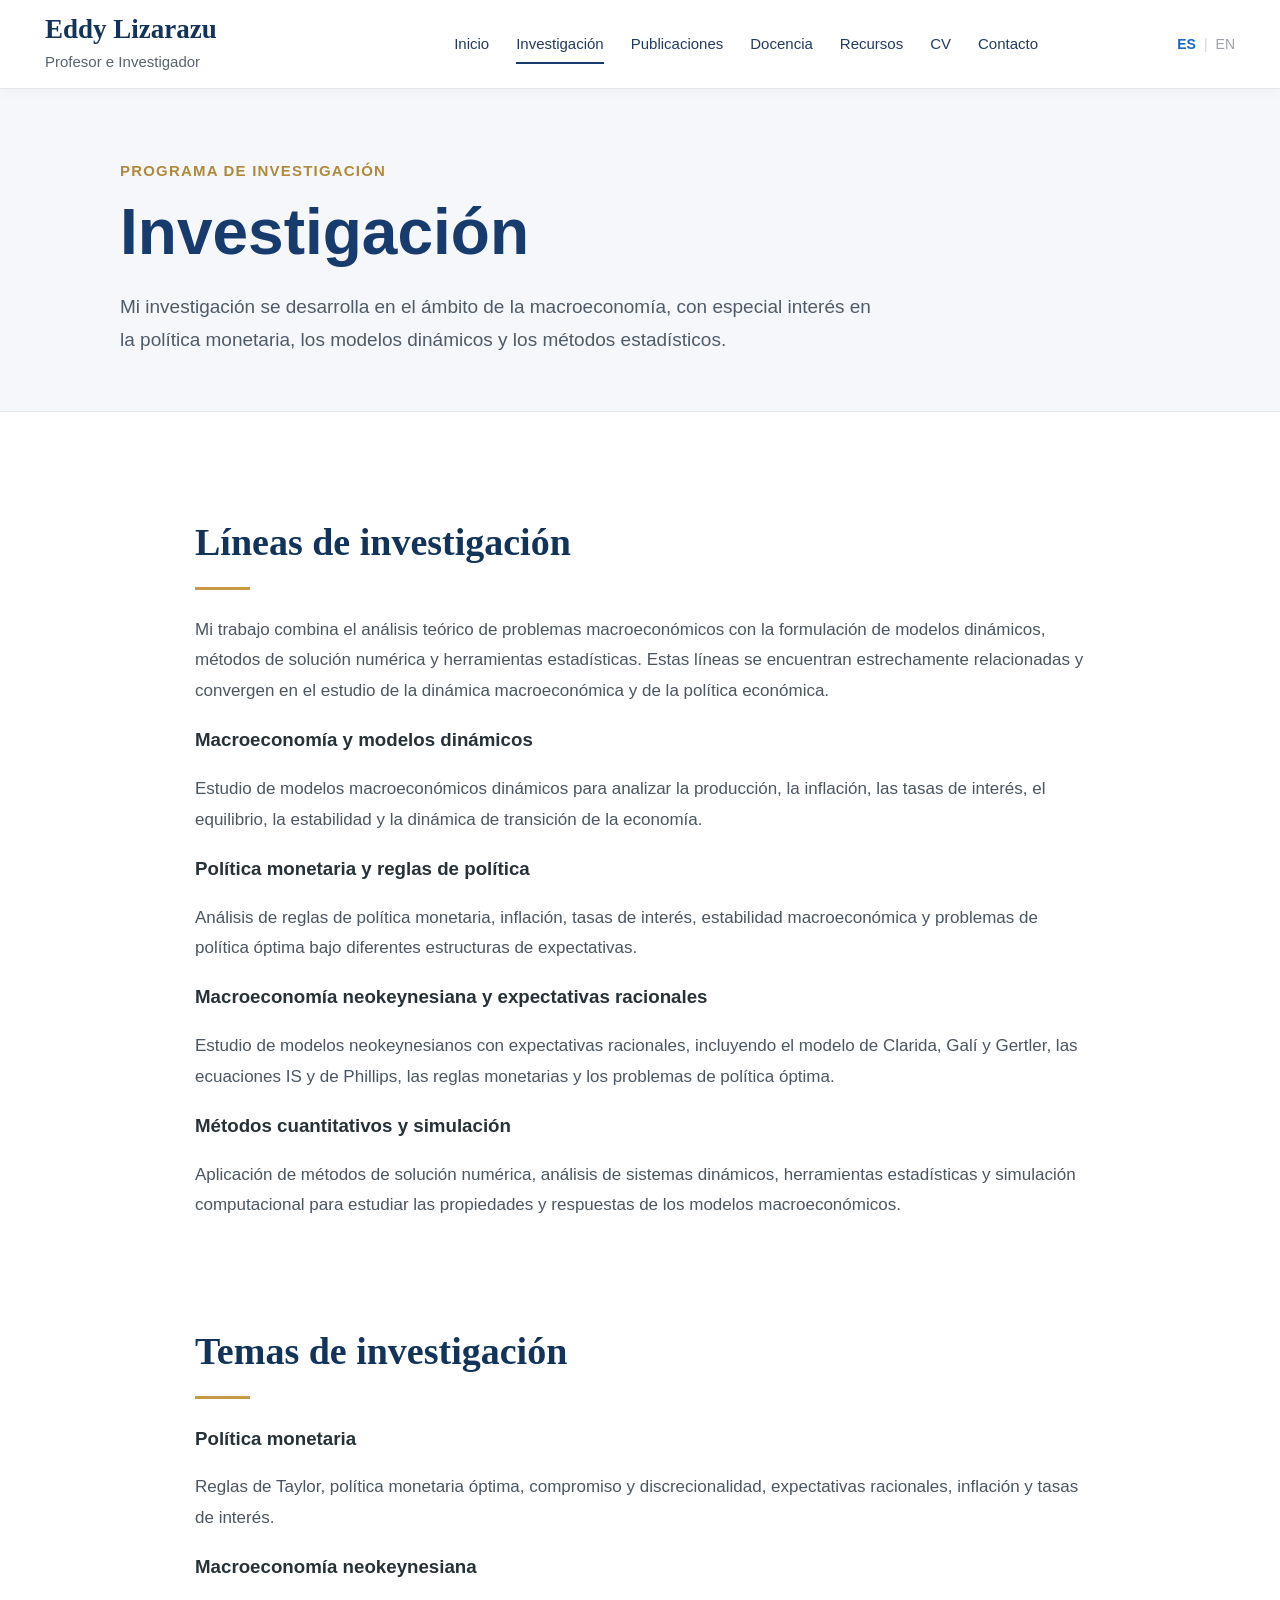
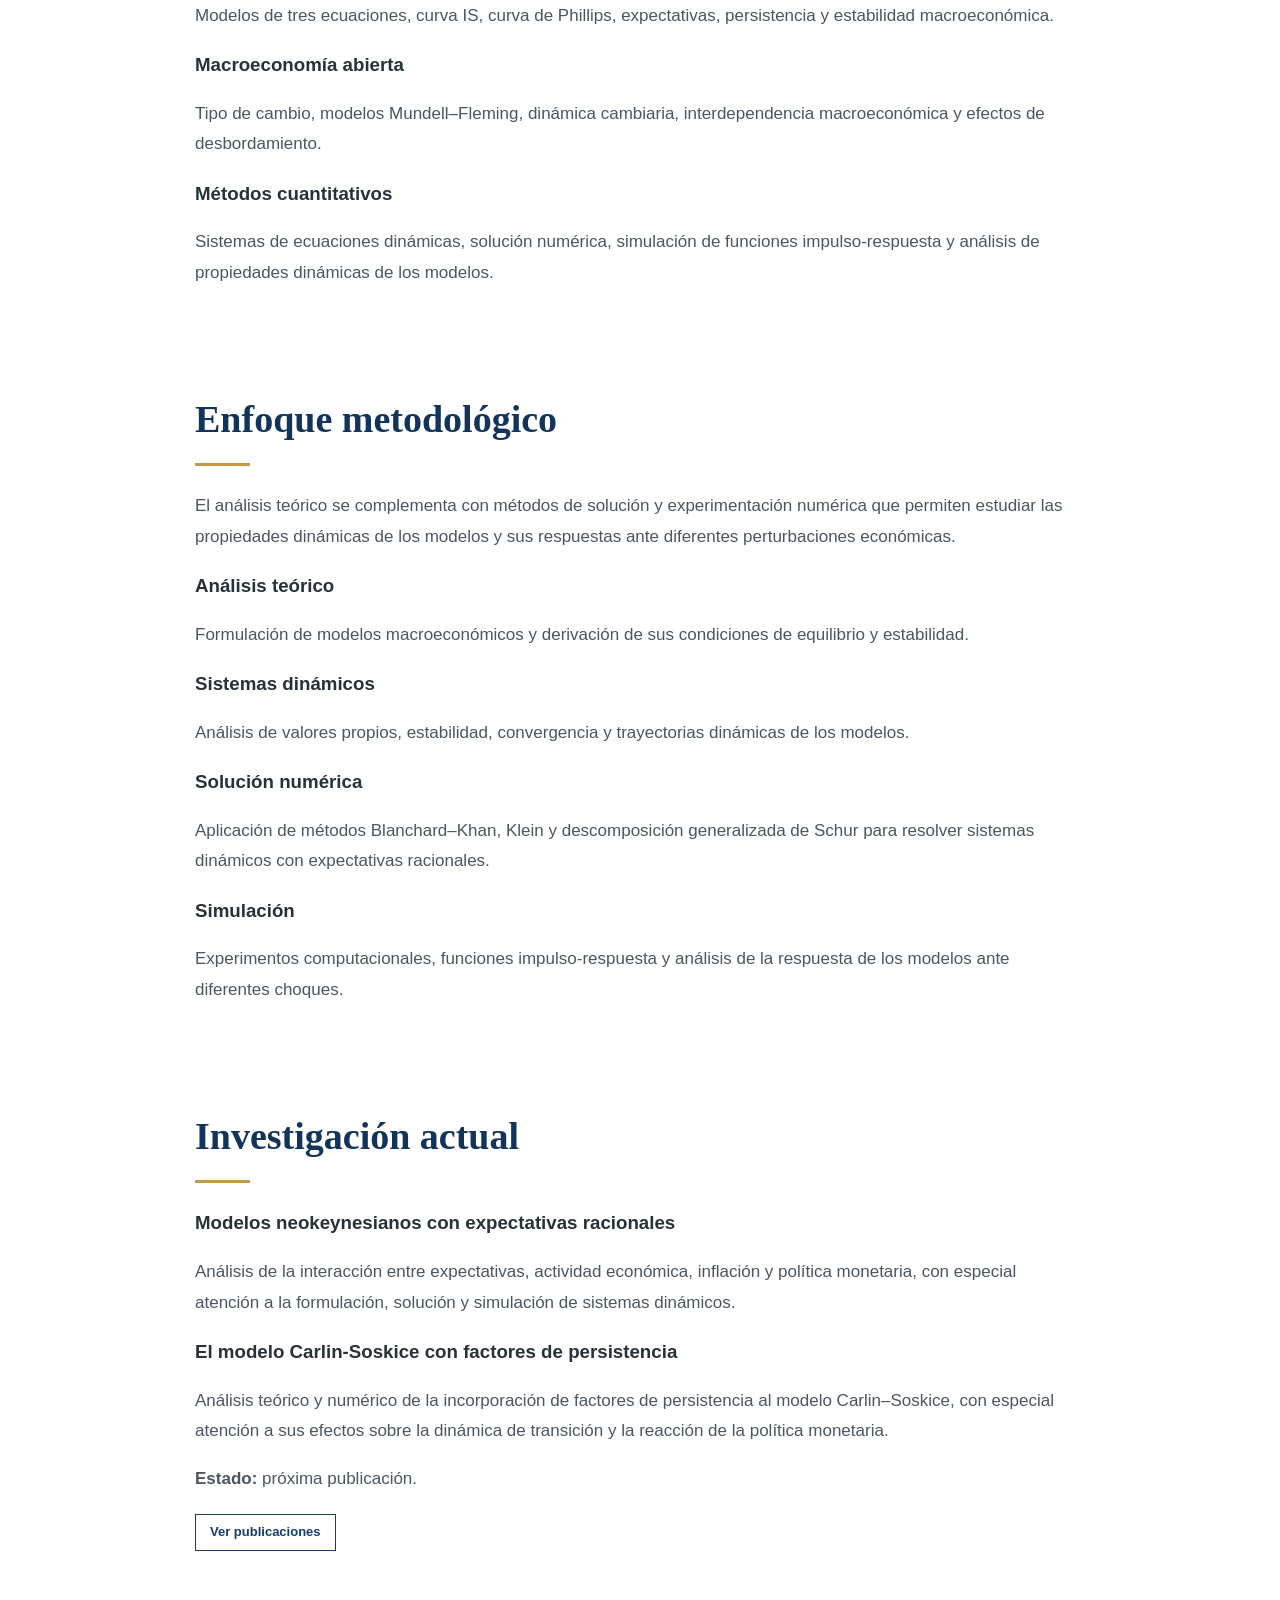
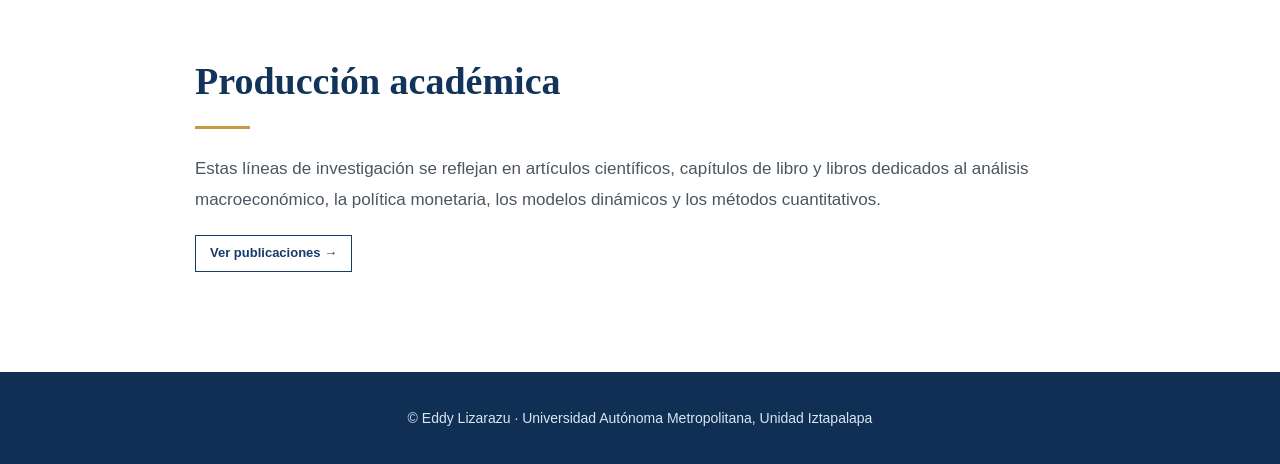
==== investigacion.html @ 584c3c5f "Create investigacion.html" ====
<!DOCTYPE html>
<html lang="es">

<head>
    <meta charset="UTF-8">
    <meta name="viewport" content="width=device-width, initial-scale=1.0">
    <title>Investigación | Eddy Lizarazu</title>
    <link rel="stylesheet" href="style.css">
</head>

<body>

<header class="site-header">
    <div class="header-inner">

        <div class="identity">
            <a href="index.html" class="site-name">Eddy Lizarazu</a>
            <div class="site-title">Profesor e Investigador</div>
        </div>

        <nav class="main-nav">
            <a href="index.html">Inicio</a>
            <a href="investigacion.html" class="active">Investigación</a>
            <a href="publicaciones.html">Publicaciones</a>
            <a href="index.html#docencia">Docencia</a>
            <a href="index.html#recursos">Recursos</a>
            <a href="index.html#cv">CV</a>
            <a href="index.html#contacto">Contacto</a>
        </nav>

        <div class="language-selector">
            <a href="#" class="selected">ES</a>
            <span>|</span>
            <a href="#">EN</a>
        </div>

    </div>
</header>

<main>

    <section class="publications-hero">
        <div class="container">
            <p class="section-kicker">Programa de investigación</p>
            <h1>Investigación</h1>
            <p class="publications-intro">
                Mi investigación se desarrolla en el ámbito de la
                macroeconomía, con especial interés en la política
                monetaria, los modelos dinámicos y los métodos
                estadísticos.
            </p>
        </div>
    </section>

    <section class="content-section">
        <h2>Líneas de investigación</h2>

        <p class="section-introduction">
            Mi trabajo combina el análisis teórico de problemas
            macroeconómicos con la formulación de modelos dinámicos,
            métodos de solución numérica y herramientas estadísticas.
            Estas líneas se encuentran estrechamente relacionadas y
            convergen en el estudio de la dinámica macroeconómica y
            de la política económica.
        </p>

        <div class="research-grid">

            <article class="research-item">
                <h3>Macroeconomía y modelos dinámicos</h3>
                <p>
                    Estudio de modelos macroeconómicos dinámicos para
                    analizar la producción, la inflación, las tasas de
                    interés, el equilibrio, la estabilidad y la dinámica
                    de transición de la economía.
                </p>
            </article>

            <article class="research-item">
                <h3>Política monetaria y reglas de política</h3>
                <p>
                    Análisis de reglas de política monetaria, inflación,
                    tasas de interés, estabilidad macroeconómica y
                    problemas de política óptima bajo diferentes
                    estructuras de expectativas.
                </p>
            </article>

            <article class="research-item">
                <h3>Macroeconomía neokeynesiana y expectativas racionales</h3>
                <p>
                    Estudio de modelos neokeynesianos con expectativas
                    racionales, incluyendo el modelo de Clarida, Galí y
                    Gertler, las ecuaciones IS y de Phillips, las reglas
                    monetarias y los problemas de política óptima.
                </p>
            </article>

            <article class="research-item">
                <h3>Métodos cuantitativos y simulación</h3>
                <p>
                    Aplicación de métodos de solución numérica, análisis
                    de sistemas dinámicos, herramientas estadísticas y
                    simulación computacional para estudiar las propiedades
                    y respuestas de los modelos macroeconómicos.
                </p>
            </article>

        </div>
    </section>

    <section class="content-section">
        <h2>Temas de investigación</h2>

        <div class="research-grid">

            <article class="research-item">
                <h3>Política monetaria</h3>
                <p>
                    Reglas de Taylor, política monetaria óptima,
                    compromiso y discrecionalidad, expectativas
                    racionales, inflación y tasas de interés.
                </p>
            </article>

            <article class="research-item">
                <h3>Macroeconomía neokeynesiana</h3>
                <p>
                    Modelos de tres ecuaciones, curva IS, curva de
                    Phillips, expectativas, persistencia y estabilidad
                    macroeconómica.
                </p>
            </article>

            <article class="research-item">
                <h3>Macroeconomía abierta</h3>
                <p>
                    Tipo de cambio, modelos Mundell–Fleming, dinámica
                    cambiaria, interdependencia macroeconómica y
                    efectos de desbordamiento.
                </p>
            </article>

            <article class="research-item">
                <h3>Métodos cuantitativos</h3>
                <p>
                    Sistemas de ecuaciones dinámicas, solución numérica,
                    simulación de funciones impulso-respuesta y análisis
                    de propiedades dinámicas de los modelos.
                </p>
            </article>

        </div>
    </section>

    <section class="content-section">
        <h2>Enfoque metodológico</h2>

        <p class="section-introduction">
            El análisis teórico se complementa con métodos de solución
            y experimentación numérica que permiten estudiar las
            propiedades dinámicas de los modelos y sus respuestas
            ante diferentes perturbaciones económicas.
        </p>

        <div class="research-grid">

            <article class="research-item">
                <h3>Análisis teórico</h3>
                <p>
                    Formulación de modelos macroeconómicos y derivación
                    de sus condiciones de equilibrio y estabilidad.
                </p>
            </article>

            <article class="research-item">
                <h3>Sistemas dinámicos</h3>
                <p>
                    Análisis de valores propios, estabilidad, convergencia
                    y trayectorias dinámicas de los modelos.
                </p>
            </article>

            <article class="research-item">
                <h3>Solución numérica</h3>
                <p>
                    Aplicación de métodos Blanchard–Khan, Klein y
                    descomposición generalizada de Schur para resolver
                    sistemas dinámicos con expectativas racionales.
                </p>
            </article>

            <article class="research-item">
                <h3>Simulación</h3>
                <p>
                    Experimentos computacionales, funciones
                    impulso-respuesta y análisis de la respuesta de
                    los modelos ante diferentes choques.
                </p>
            </article>

        </div>
    </section>

    <section class="content-section">
        <h2>Investigación actual</h2>

        <article class="research-item">
            <h3>
                Modelos neokeynesianos con expectativas racionales
            </h3>

            <p>
                Análisis de la interacción entre expectativas, actividad
                económica, inflación y política monetaria, con especial
                atención a la formulación, solución y simulación de
                sistemas dinámicos.
            </p>
        </article>


        <article class="research-item">
            <h3>
                El modelo Carlin-Soskice con factores de persistencia
            </h3>

            <p>
                Análisis teórico y numérico de la incorporación de
                factores de persistencia al modelo Carlin–Soskice,
                con especial atención a sus efectos sobre la dinámica
                de transición y la reacción de la política monetaria.
            </p>

            <p>
                <strong>Estado:</strong> próxima publicación.
            </p>

            <div class="publication-links">
                <a href="publicaciones.html">Ver publicaciones</a>
            </div>
        </article>
    </section>

    <section class="content-section">
        <h2>Producción académica</h2>

        <p>
            Estas líneas de investigación se reflejan en artículos
            científicos, capítulos de libro y libros dedicados al
            análisis macroeconómico, la política monetaria, los modelos
            dinámicos y los métodos cuantitativos.
        </p>

        <div class="publication-links">
            <a href="publicaciones.html">Ver publicaciones →</a>
        </div>
    </section>

</main>

<footer class="site-footer">
    <div class="container">
        <p>
            © Eddy Lizarazu · Universidad Autónoma Metropolitana,
            Unidad Iztapalapa
        </p>
    </div>
</footer>

</body>
</html>
---- style.css ----
/* =========================================================
   PÁGINA ACADÉMICA — EDDY LIZARAZU
   ========================================================= */


/* ---------------------------------------------------------
   CONFIGURACIÓN GENERAL
   --------------------------------------------------------- */

* {
    box-sizing: border-box;
}

html {
    scroll-behavior: smooth;
}

body {
    margin: 0;
    background: #ffffff;
    color: #263238;
    font-family: Arial, Helvetica, sans-serif;
    line-height: 1.6;
}


/* ---------------------------------------------------------
   ENCABEZADO
   --------------------------------------------------------- */

.site-header {
    position: sticky;
    top: 0;
    z-index: 1000;

    background: rgba(255, 255, 255, 0.97);
    border-bottom: 1px solid #e5e7eb;

    box-shadow: 0 2px 12px rgba(0, 0, 0, 0.04);
}

.header-inner {
    max-width: 1250px;
    margin: 0 auto;

    min-height: 78px;

    padding: 14px 30px;

    display: flex;
    align-items: center;
    gap: 30px;
}


/* ---------------------------------------------------------
   IDENTIDAD
   --------------------------------------------------------- */

.identity {
    min-width: 270px;
}

.site-name {
    display: block;

    color: #12345b;
    text-decoration: none;

    font-family: Georgia, "Times New Roman", serif;
    font-size: 27px;
    font-weight: bold;
    line-height: 1.15;
}

.site-title {
    margin-top: 5px;

    color: #59636e;
    font-size: 15px;
}


/* ---------------------------------------------------------
   NAVEGACIÓN
   --------------------------------------------------------- */

.main-nav {
    flex: 1;

    display: flex;
    justify-content: center;
    align-items: center;

    gap: 27px;
}

.main-nav a {
    position: relative;

    padding: 8px 0;

    color: #233b5d;
    text-decoration: none;

    font-size: 15px;
    font-weight: 500;

    transition: color 0.2s ease;
}

.main-nav a:hover {
    color: #1769c2;
}

.main-nav a::after {
    content: "";

    position: absolute;
    left: 0;
    bottom: 0;

    width: 0;
    height: 2px;

    background: #173d70;

    transition: width 0.2s ease;
}

.main-nav a:hover::after,
.main-nav a.active::after {
    width: 100%;
}


/* ---------------------------------------------------------
   SELECTOR DE IDIOMA
   --------------------------------------------------------- */

.language-selector {
    display: flex;
    align-items: center;
    gap: 8px;

    white-space: nowrap;

    font-size: 14px;
}

.language-selector a {
    color: #9aa1a8;
    text-decoration: none;
}

.language-selector a.selected {
    color: #1769c2;
    font-weight: bold;
}

.language-selector span {
    color: #d1d5db;
}


/* ---------------------------------------------------------
   PRESENTACIÓN PRINCIPAL
   --------------------------------------------------------- */

.hero {
    position: relative;

    background:
        linear-gradient(
            90deg,
            #f6f9fc 0%,
            #ffffff 58%,
            #ffffff 100%
        );

    border-bottom: 1px solid #edf0f3;
}

.hero-content {
    max-width: 1250px;
    margin: 0 auto;

    min-height: 510px;

    padding: 60px 30px;

    display: grid;
    grid-template-columns: 1fr 350px;

    align-items: center;

    gap: 65px;
}


/* ---------------------------------------------------------
   TEXTO PRINCIPAL
   --------------------------------------------------------- */

.hero-text h1 {
    margin: 0;

    color: #102f55;

    font-family: Georgia, "Times New Roman", serif;
    font-size: clamp(48px, 5.5vw, 70px);

    line-height: 1.05;
}

.hero-text h2 {
    margin: 18px 0 0;

    color: #1c5ca8;

    font-family: Georgia, "Times New Roman", serif;
    font-size: 30px;
    font-weight: normal;
}

.gold-line {
    width: 72px;
    height: 3px;

    margin: 25px 0;

    background: #c49a45;
}

.affiliation {
    margin: 0 0 25px;

    color: #4c5965;

    font-family: Georgia, "Times New Roman", serif;
    font-size: 22px;

    line-height: 1.55;
}

.introduction {
    max-width: 690px;

    margin: 0 0 28px;

    color: #36414c;

    font-size: 17px;
    line-height: 1.75;
}


/* ---------------------------------------------------------
   LÍNEAS DE INVESTIGACIÓN
   --------------------------------------------------------- */

.research-tags {
    display: flex;
    flex-wrap: wrap;
    gap: 10px;
}

.research-tags span {
    padding: 9px 17px;

    background: #f4f0e7;

    border: 1px solid #ebe2d0;
    border-radius: 30px;

    color: #23466f;

    font-size: 14px;
    font-weight: 600;
}


/* ---------------------------------------------------------
   FOTOGRAFÍA PROVISIONAL
   --------------------------------------------------------- */

.photo-placeholder {
    width: 100%;

    aspect-ratio: 3 / 4;

    display: flex;
    align-items: center;
    justify-content: center;

    background:
        linear-gradient(
            145deg,
            #e9edf2,
            #f7f8fa
        );

    border: 1px solid #dfe4e9;
    border-radius: 18px;

    box-shadow:
        0 18px 40px rgba(30, 50, 70, 0.12);
}

.photo-inner {
    width: 78%;
    height: 78%;

    display: flex;
    flex-direction: column;

    align-items: center;
    justify-content: center;

    border: 2px dashed #b9c2cc;
    border-radius: 12px;

    color: #7a858f;

    text-align: center;
}

.photo-inner span {
    font-family: Georgia, "Times New Roman", serif;
    font-size: 25px;
}

.photo-inner small {
    margin-top: 7px;

    font-size: 13px;
}


/* ---------------------------------------------------------
   TARJETAS PRINCIPALES
   --------------------------------------------------------- */

.quick-links {
    max-width: 1250px;

    margin: 35px auto 0;

    padding: 0 30px;

    display: grid;
    grid-template-columns: repeat(6, 1fr);

    border: 1px solid #e4e8ec;
    border-radius: 10px;

    background: #ffffff;

    box-shadow:
        0 8px 25px rgba(20, 40, 60, 0.06);
}

.quick-card {
    min-height: 285px;

    padding: 35px 20px 30px;

    display: flex;
    flex-direction: column;
    align-items: center;

    text-align: center;

    color: #263238;
    text-decoration: none;

    border-right: 1px solid #e5e8eb;

    transition:
        transform 0.2s ease,
        background 0.2s ease;
}

.quick-card:last-child {
    border-right: none;
}

.quick-card:hover {
    background: #fafcfe;
    transform: translateY(-3px);
}

.icon {
    height: 54px;

    margin-bottom: 17px;

    display: flex;
    align-items: center;
    justify-content: center;

    color: #1769c2;

    font-size: 38px;
}

.quick-card h3 {
    margin: 0 0 12px;

    color: #17385f;

    font-family: Georgia, "Times New Roman", serif;
    font-size: 21px;
}

.quick-card p {
    margin: 0;

    color: #59636e;

    font-size: 14px;
    line-height: 1.65;
}

.card-link {
    margin-top: auto;
    padding-top: 20px;

    color: #1769c2;

    font-size: 14px;
    font-weight: 600;
}


/* ---------------------------------------------------------
   SECCIONES DE CONTENIDO
   --------------------------------------------------------- */

.content-section {
    max-width: 950px;

    margin: 100px auto;

    padding: 0 30px;

    scroll-margin-top: 110px;
}

.content-section h2 {
    margin: 0 0 25px;

    color: #12345b;

    font-family: Georgia, "Times New Roman", serif;
    font-size: 38px;
}

.content-section h2::after {
    content: "";

    display: block;

    width: 55px;
    height: 3px;

    margin-top: 14px;

    background: #c49a45;
}

.content-section p {
    color: #4b5661;

    font-size: 17px;
    line-height: 1.8;
}


/* ---------------------------------------------------------
   PIE DE PÁGINA
   --------------------------------------------------------- */

.site-footer {
    margin-top: 100px;

    padding: 35px 20px;

    background: #102f55;

    color: #dbe5ef;

    text-align: center;

    font-size: 14px;
}

.site-footer p {
    margin: 0;
}


/* ---------------------------------------------------------
   RESPONSIVE — TABLET
   --------------------------------------------------------- */

@media (max-width: 1050px) {

    .header-inner {
        gap: 20px;
    }

    .identity {
        min-width: 210px;
    }

    .site-name {
        font-size: 25px;
    }

    .main-nav {
        gap: 18px;
    }

    .main-nav a {
        font-size: 14px;
    }

    .hero-content {
        grid-template-columns: 1fr 320px;
        gap: 45px;
    }

    .quick-links {
        grid-template-columns: repeat(3, 1fr);
    }

    .quick-card:nth-child(3) {
        border-right: none;
    }

    .quick-card:nth-child(-n+3) {
        border-bottom: 1px solid #e5e8eb;
    }
}


/* ---------------------------------------------------------
   RESPONSIVE — TELÉFONO
   --------------------------------------------------------- */

@media (max-width: 760px) {

    .site-header {
        position: relative;
    }

    .header-inner {
        padding: 18px 20px;

        flex-wrap: wrap;

        justify-content: space-between;
    }

    .identity {
        min-width: auto;
    }

    .site-name {
        font-size: 25px;
    }

    .main-nav {
        order: 3;

        width: 100%;

        justify-content: flex-start;

        overflow-x: auto;

        padding-top: 10px;

        gap: 22px;
    }

    .language-selector {
        margin-left: auto;
    }

    .hero-content {
        grid-template-columns: 1fr;

        padding: 50px 25px;

        gap: 40px;
    }

    .hero-text h1 {
        font-size: 50px;
    }

    .hero-text h2 {
        font-size: 26px;
    }

    .affiliation {
        font-size: 19px;
    }

    .photo-placeholder {
        max-width: 330px;

        margin: 0 auto;
    }

    .quick-links {
        grid-template-columns: 1fr;

        margin: 25px 20px 0;

        padding: 0;
    }

    .quick-card {
        min-height: auto;

        padding: 30px 25px;

        border-right: none;
        border-bottom: 1px solid #e5e8eb;
    }

    .quick-card:last-child {
        border-bottom: none;
    }

    .content-section {
        margin: 70px auto;

        padding: 0 25px;
    }

    .content-section h2 {
        font-size: 32px;
    }
}

/* =========================================================
   PÁGINA DE PUBLICACIONES
   ========================================================= */

.publications-hero {
    padding: 70px 0 55px;
    background: #f5f7fa;
    border-bottom: 1px solid #e1e5ea;
}

.publications-hero .container,
.publications-section .container,
.publications-archive .container {
    max-width: 1100px;
    margin: 0 auto;
    padding: 0 30px;
}

.section-kicker {
    margin: 0 0 14px;
    font-size: 15px;
    font-weight: 600;
    letter-spacing: 0.08em;
    text-transform: uppercase;
    color: #b08a3c;
}

.publications-hero h1 {
    margin: 0;
    color: #173b6c;
    font-size: clamp(42px, 5vw, 64px);
    line-height: 1.1;
}

.publications-intro {
    max-width: 760px;
    margin: 24px 0 0;
    color: #4f5b68;
    font-size: 19px;
    line-height: 1.7;
}


/* =========================================================
   SECCIONES
   ========================================================= */

.publications-section {
    padding: 70px 0;
}

.publications-section + .publications-section {
    padding-top: 20px;
}

.publications-section h2,
.publications-archive h2 {
    margin: 0 0 45px;
    color: #173b6c;
    font-size: 32px;
    line-height: 1.2;
}


/* =========================================================
   AÑOS
   ========================================================= */

.publication-year {
    margin-bottom: 55px;
}

.publication-year > h3 {
    margin: 0 0 25px;
    padding-bottom: 12px;
    border-bottom: 2px solid #b08a3c;
    color: #173b6c;
    font-size: 25px;
    font-weight: 700;
}


/* =========================================================
   PUBLICACIONES INDIVIDUALES
   ========================================================= */

.publication-item {
    margin-bottom: 28px;
    padding: 30px 34px;
    background: #ffffff;
    border: 1px solid #e1e5ea;
    border-left: 4px solid #173b6c;
    box-shadow: 0 4px 14px rgba(0, 0, 0, 0.04);
}

.publication-item h4 {
    margin: 0 0 15px;
    color: #173b6c;
    font-size: 21px;
    line-height: 1.45;
}

.publication-authors {
    margin: 0 0 10px;
    color: #263544;
    font-size: 16px;
    line-height: 1.6;
}

.publication-details {
    margin: 0 0 12px;
    color: #4f5b68;
    font-size: 16px;
    line-height: 1.6;
}

.publication-english {
    margin: 15px 0 18px;
    padding-left: 16px;
    border-left: 2px solid #d8dde3;
    color: #68737e;
    font-size: 15px;
    line-height: 1.6;
}

.publication-note {
    margin: 10px 0 18px;
    color: #68737e;
    font-size: 15px;
    font-style: italic;
}

.publication-isbn {
    margin: 10px 0 18px;
    color: #4f5b68;
    font-size: 15px;
}


/* =========================================================
   TIPO DE PUBLICACIÓN
   ========================================================= */

.publication-type {
    display: inline-block;
    margin-bottom: 14px;
    padding: 5px 10px;
    background: #f0f3f6;
    color: #6d7782;
    font-size: 12px;
    font-weight: 700;
    letter-spacing: 0.06em;
    text-transform: uppercase;
}


/* =========================================================
   PUBLICACIONES PRÓXIMAS
   ========================================================= */

.publication-item.forthcoming {
    border-left-color: #b08a3c;
    background: #fcfbf7;
}


/* =========================================================
   ENLACES
   ========================================================= */

.publication-links {
    display: flex;
    flex-wrap: wrap;
    gap: 10px;
    margin-top: 20px;
}

.publication-links a,
.publication-links .link-disabled {
    display: inline-block;
    padding: 7px 14px;
    border: 1px solid #173b6c;
    font-size: 13px;
    font-weight: 600;
    text-decoration: none;
    transition: all 0.2s ease;
}

.publication-links a {
    color: #173b6c;
    background: #ffffff;
}

.publication-links a:hover {
    color: #ffffff;
    background: #173b6c;
}

.publication-links .link-disabled {
    color: #a2aab2;
    border-color: #d8dde3;
    background: #f7f8f9;
    cursor: default;
}


/* =========================================================
   LIBROS
   ========================================================= */

.book-item {
    border-left-color: #b08a3c;
}

.publications-alt {
    background: #f5f7fa;
}


/* =========================================================
   ARCHIVO HISTÓRICO
   ========================================================= */

.publications-archive {
    padding: 60px 0;
    background: #173b6c;
    color: #ffffff;
}

.publications-archive h2 {
    margin-bottom: 18px;
    color: #ffffff;
}

.publications-archive p {
    max-width: 760px;
    margin: 0;
    color: #dce5ef;
    font-size: 17px;
    line-height: 1.7;
}


/* =========================================================
   AÑO SIN PUBLICACIONES
   ========================================================= */

.year-note {
    margin: 0;
    padding: 20px 24px;
    background: #f5f7fa;
    border-left: 3px solid #c7cdd4;
    color: #68737e;
    font-size: 15px;
    font-style: italic;
}


/* =========================================================
   RESPONSIVE
   ========================================================= */

@media (max-width: 768px) {

    .publications-hero {
        padding: 50px 0 40px;
    }

    .publications-hero .container,
    .publications-section .container,
    .publications-archive .container {
        padding: 0 22px;
    }

    .publications-section {
        padding: 50px 0;
    }

    .publications-section h2,
    .publications-archive h2 {
        font-size: 28px;
        margin-bottom: 35px;
    }

    .publication-item {
        padding: 24px 22px;
    }

    .publication-item h4 {
        font-size: 19px;
    }

    .publication-links {
        gap: 8px;
    }

    .publication-links a,
    .publication-links .link-disabled {
        padding: 6px 11px;
    }

}
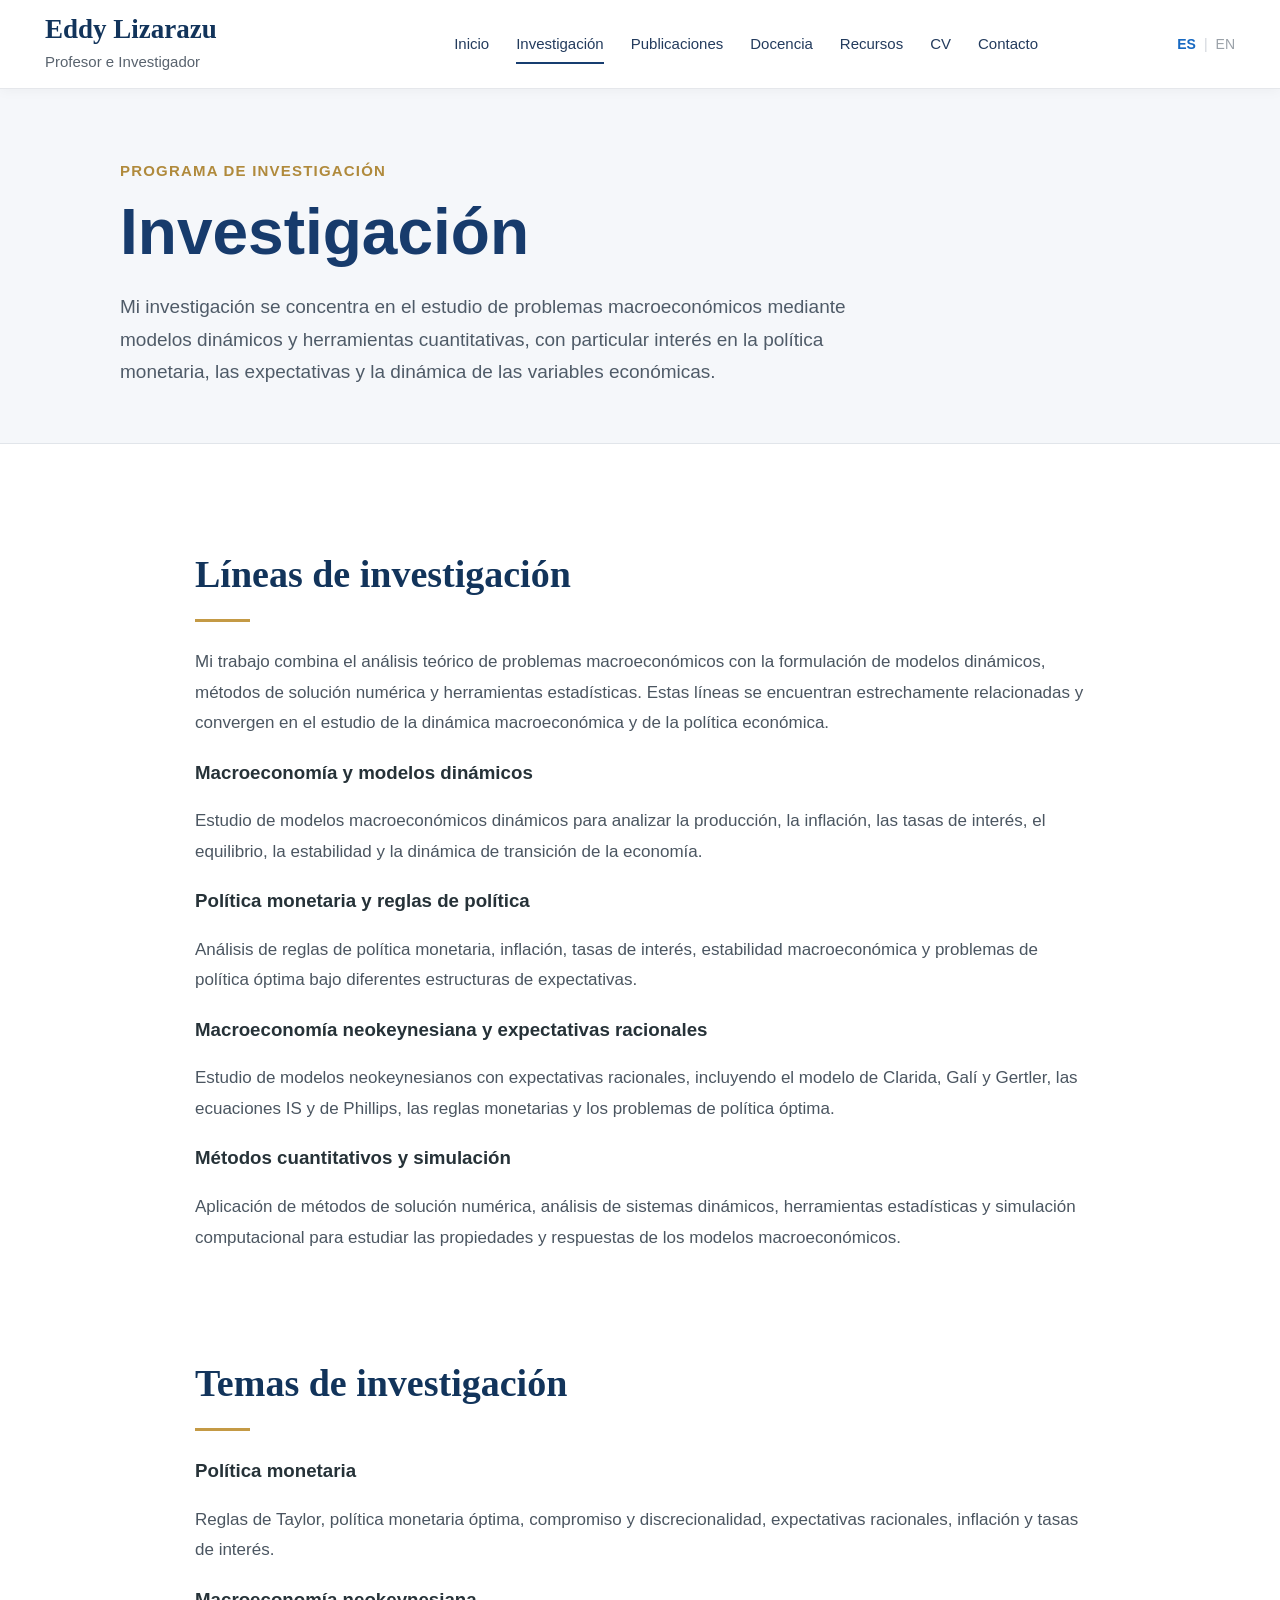
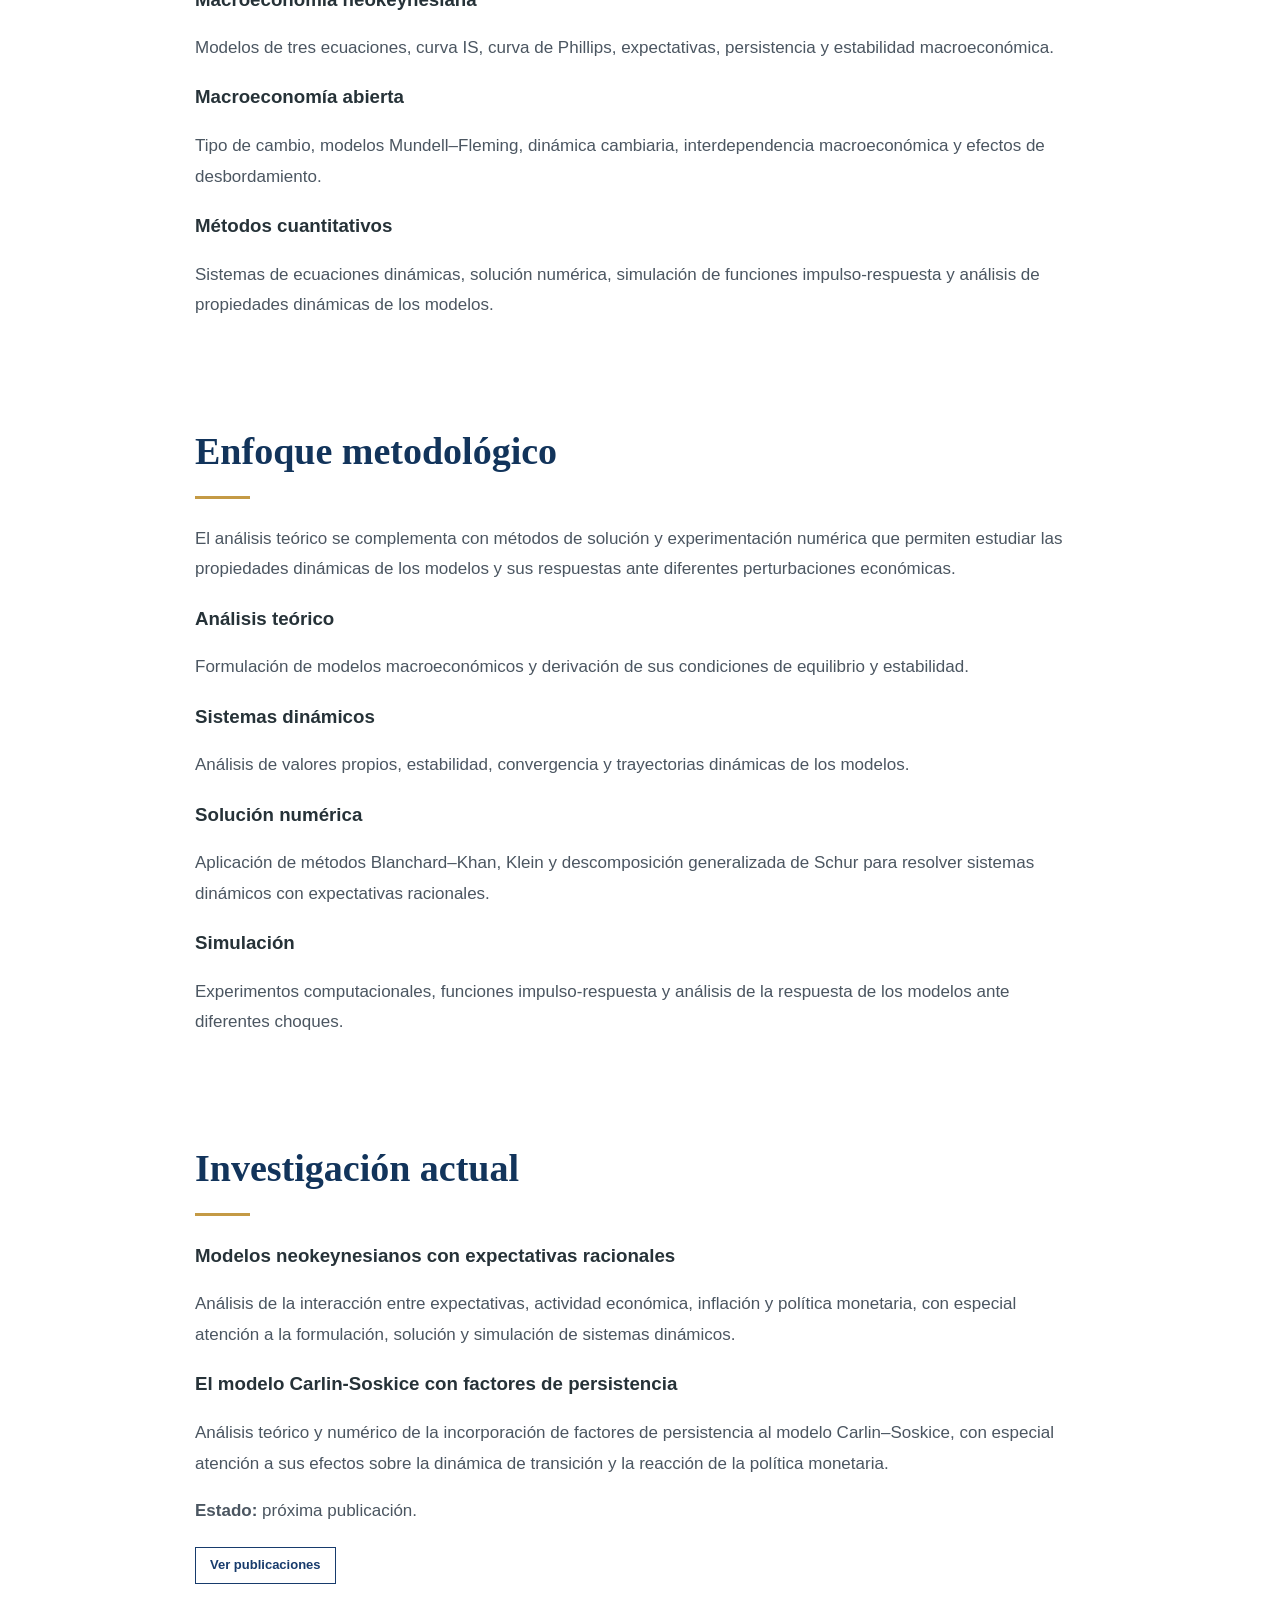
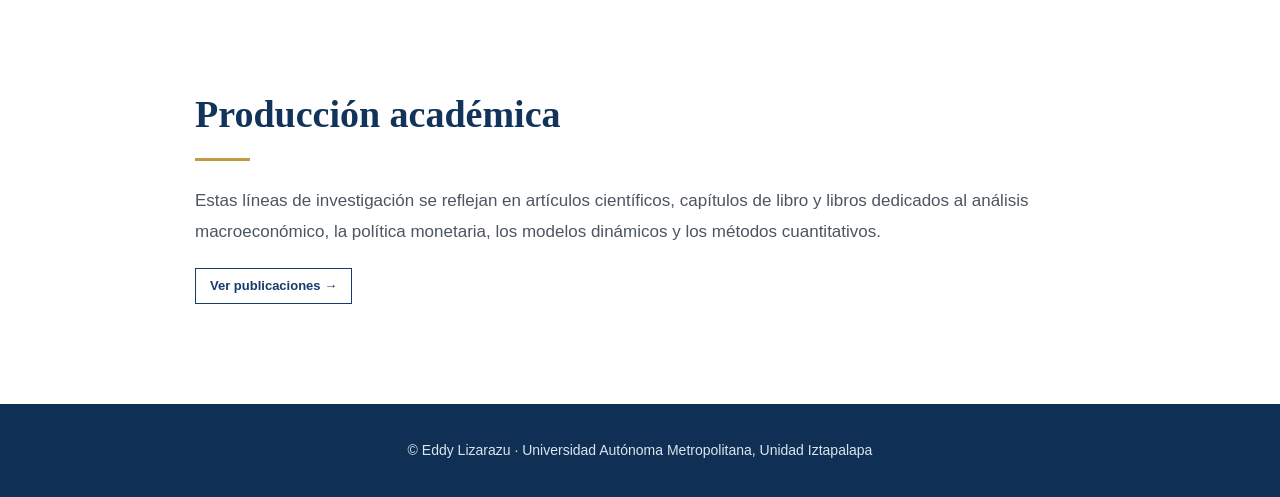
==== commit c477e67d: "Update investigacion.html" ====
--- a/investigacion.html
+++ b/investigacion.html
@@ -44,10 +44,11 @@
             <p class="section-kicker">Programa de investigación</p>
             <h1>Investigación</h1>
             <p class="publications-intro">
-                Mi investigación se desarrolla en el ámbito de la
-                macroeconomía, con especial interés en la política
-                monetaria, los modelos dinámicos y los métodos
-                estadísticos.
+                Mi investigación se concentra en el estudio de
+                problemas macroeconómicos mediante modelos dinámicos
+                y herramientas cuantitativas, con particular interés 
+                en la política monetaria, las expectativas y la 
+                dinámica de las variables económicas.
             </p>
         </div>
     </section>
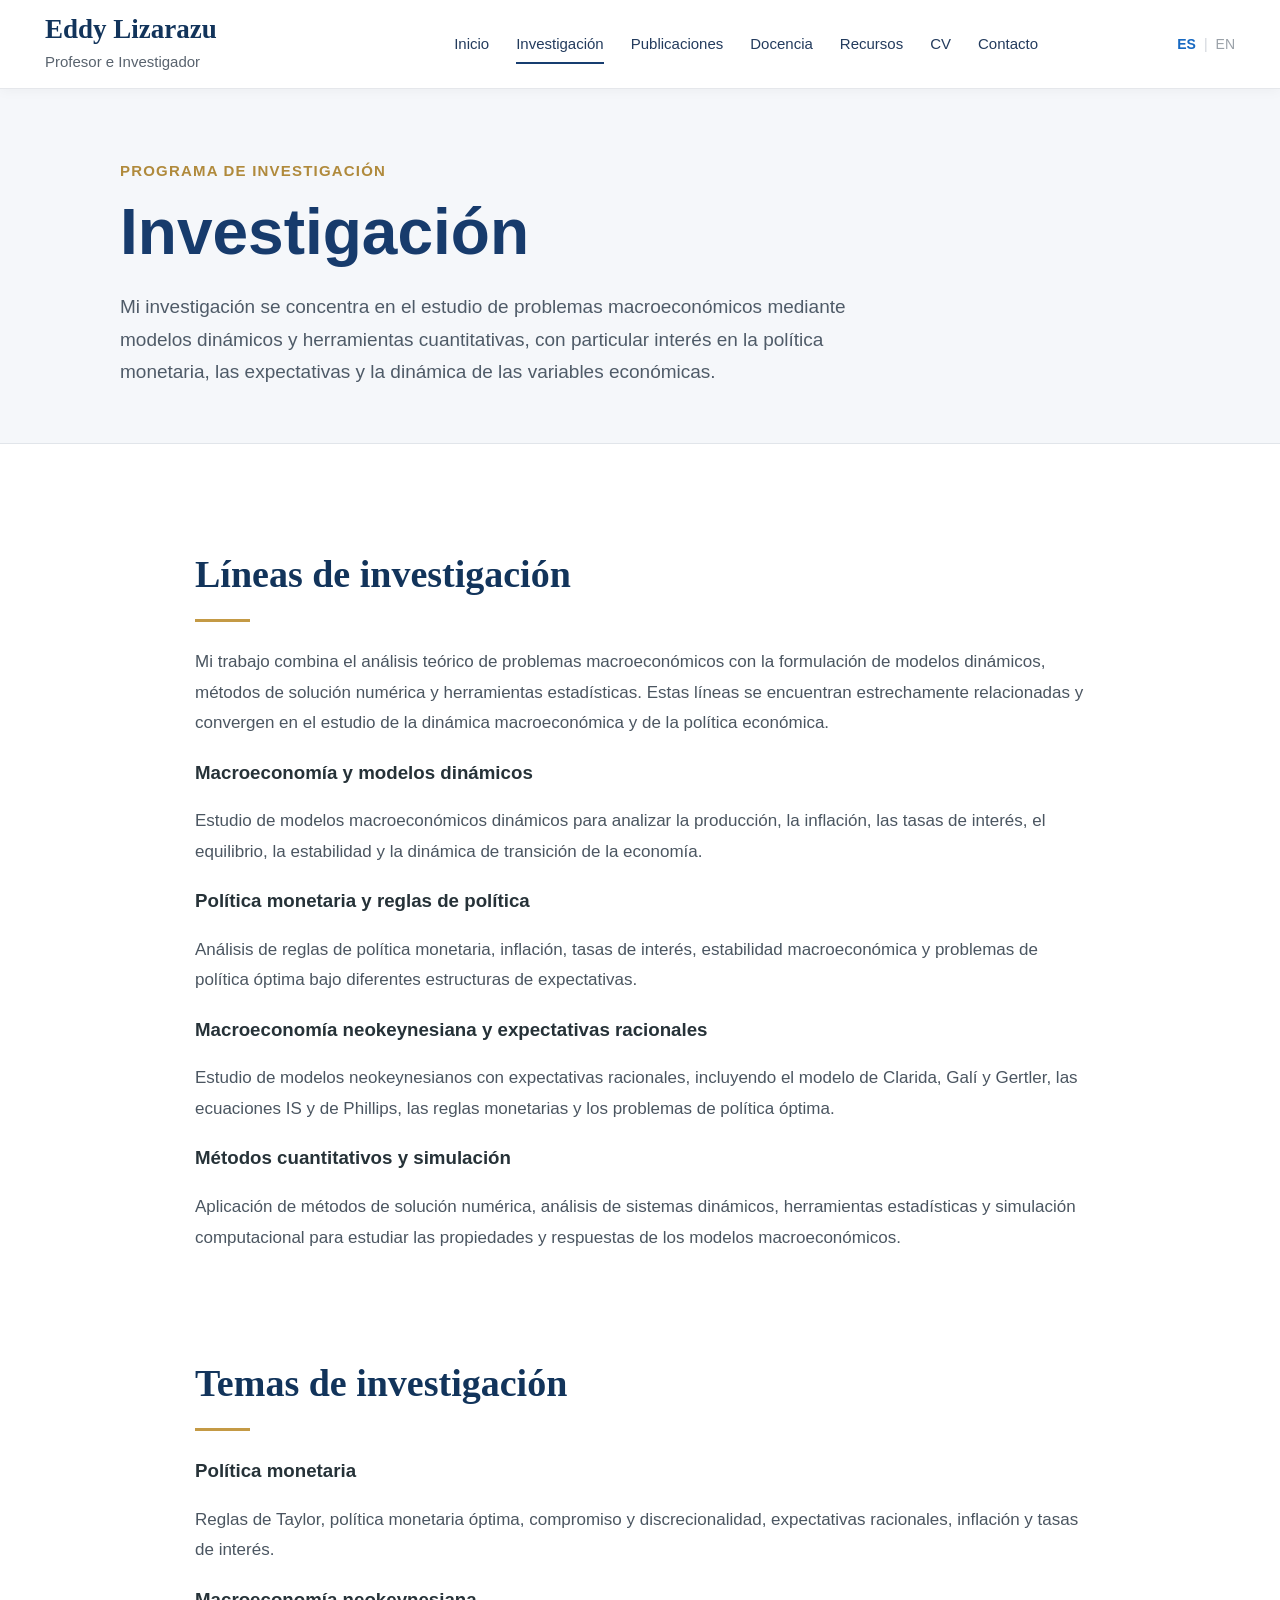
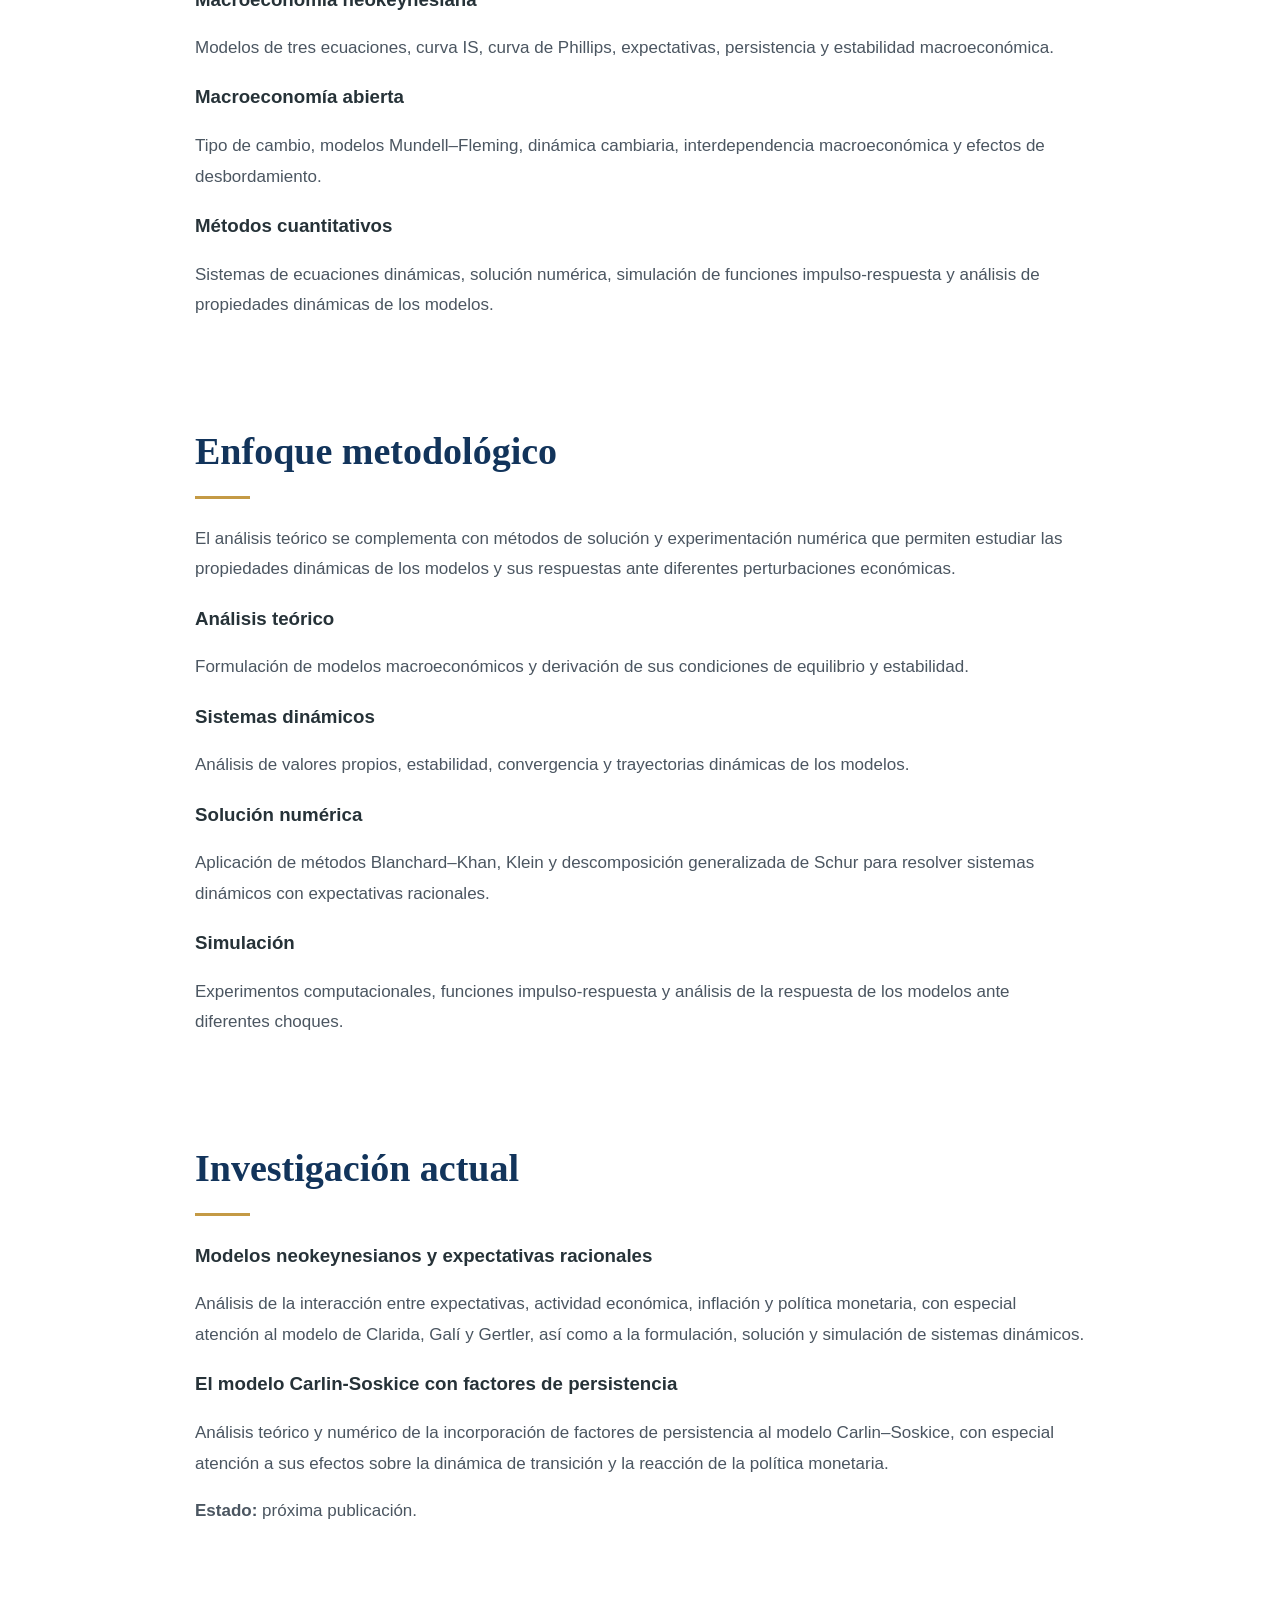
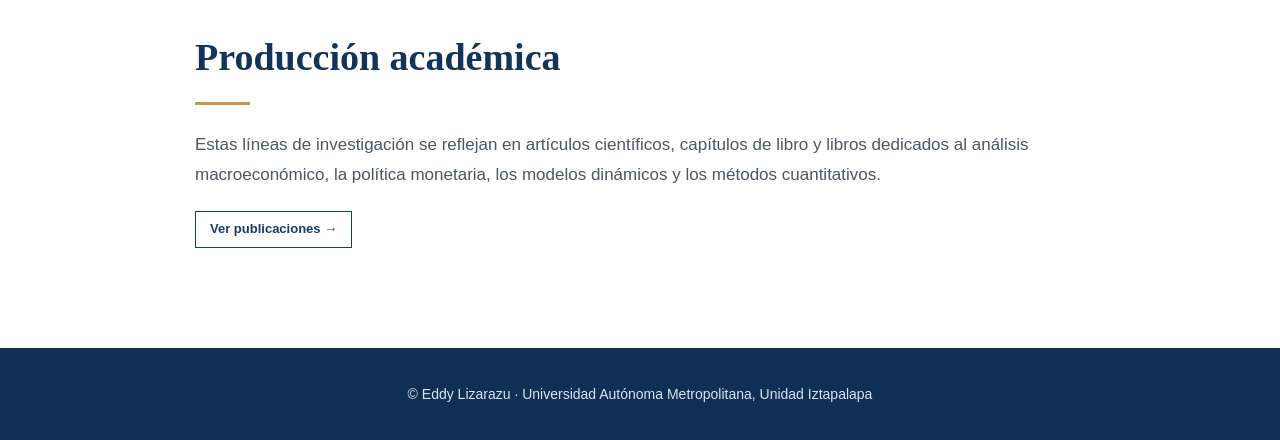
==== commit 2a4df4c0: "Update investigacion.html" ====
--- a/investigacion.html
+++ b/investigacion.html
@@ -44,11 +44,11 @@
             <p class="section-kicker">Programa de investigación</p>
             <h1>Investigación</h1>
             <p class="publications-intro">
-                Mi investigación se concentra en el estudio de
-                problemas macroeconómicos mediante modelos dinámicos
-                y herramientas cuantitativas, con particular interés 
-                en la política monetaria, las expectativas y la 
-                dinámica de las variables económicas.
+                Mi investigación se concentra en el estudio de problemas
+                macroeconómicos mediante modelos dinámicos y herramientas
+                cuantitativas, con particular interés en la política
+                monetaria, las expectativas y la dinámica de las variables
+                económicas.
             </p>
         </div>
     </section>
@@ -208,14 +208,14 @@
 
         <article class="research-item">
             <h3>
-                Modelos neokeynesianos con expectativas racionales
+                Modelos neokeynesianos y expectativas racionales
             </h3>
 
             <p>
                 Análisis de la interacción entre expectativas, actividad
                 económica, inflación y política monetaria, con especial
-                atención a la formulación, solución y simulación de
-                sistemas dinámicos.
+                atención al modelo de Clarida, Galí y Gertler, así como a
+                la formulación, solución y simulación de sistemas dinámicos.
             </p>
         </article>
 
@@ -236,9 +236,6 @@
                 <strong>Estado:</strong> próxima publicación.
             </p>
 
-            <div class="publication-links">
-                <a href="publicaciones.html">Ver publicaciones</a>
-            </div>
         </article>
     </section>
 
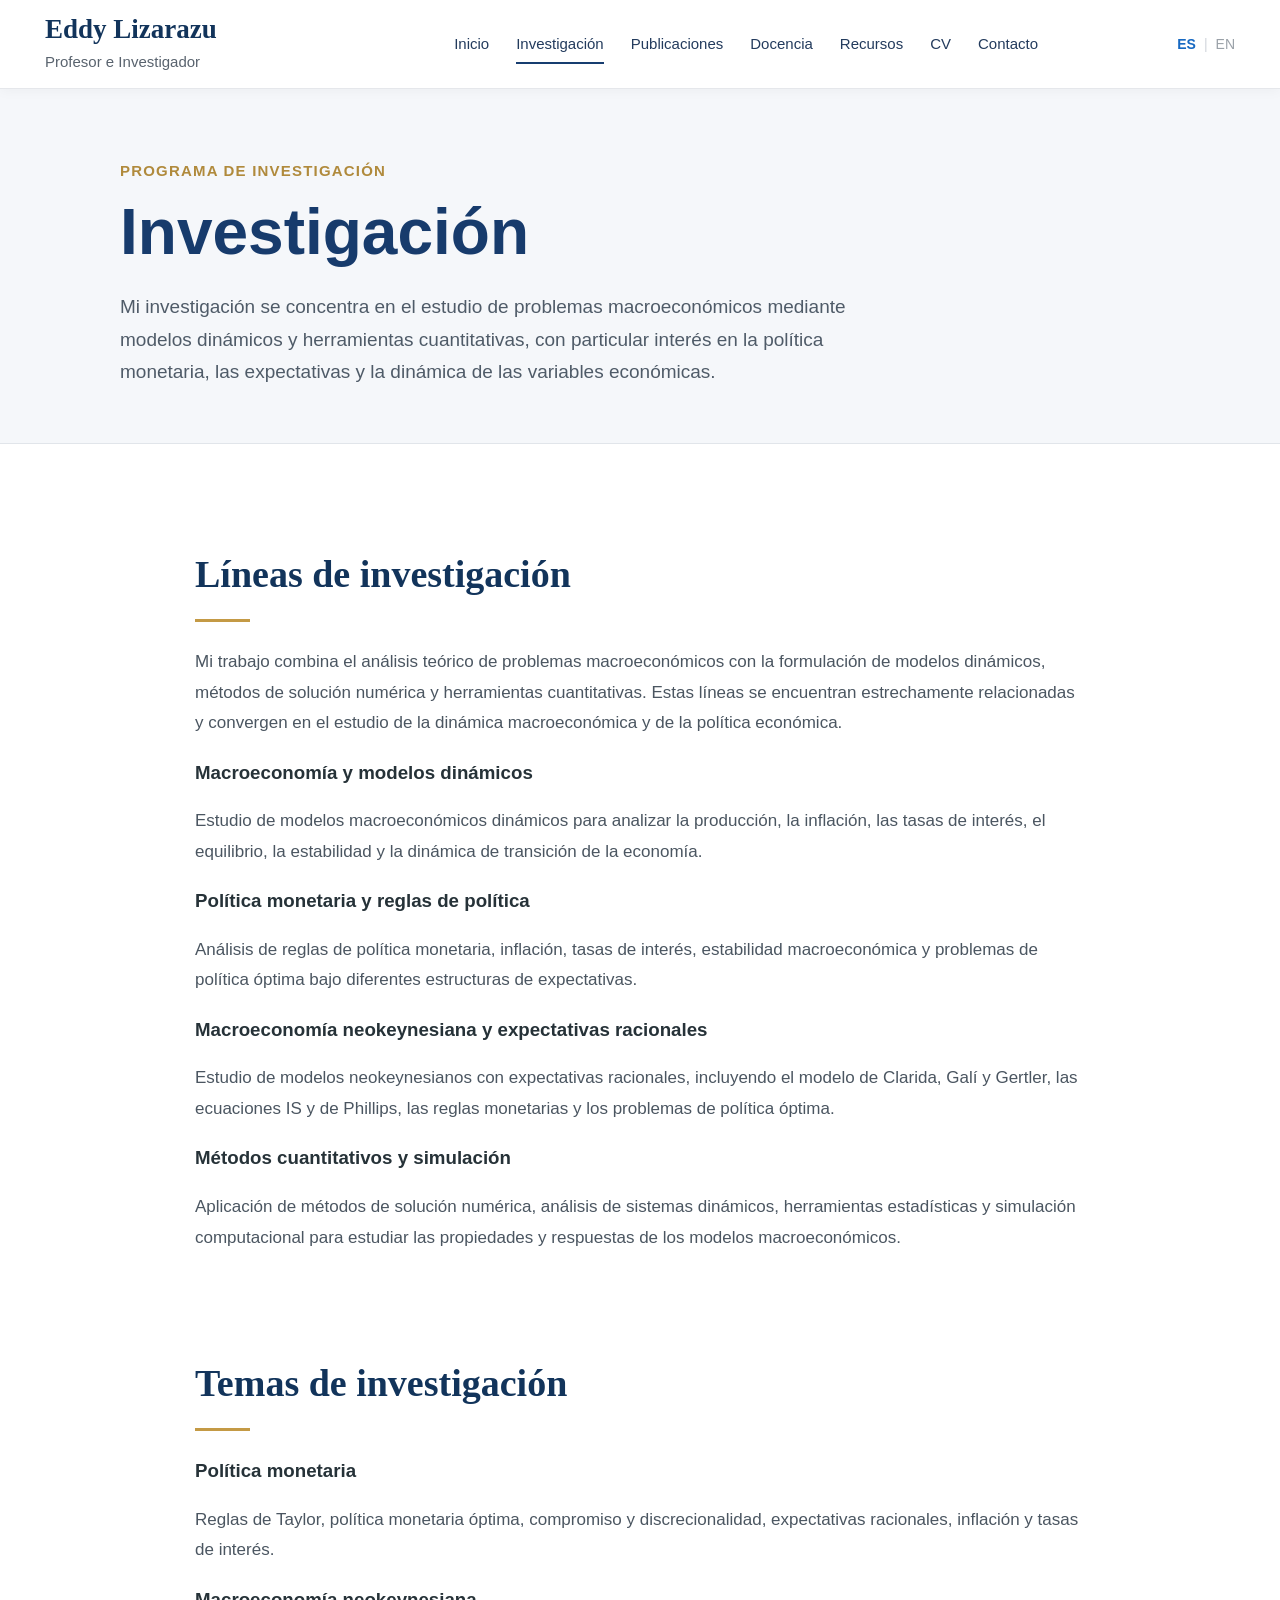
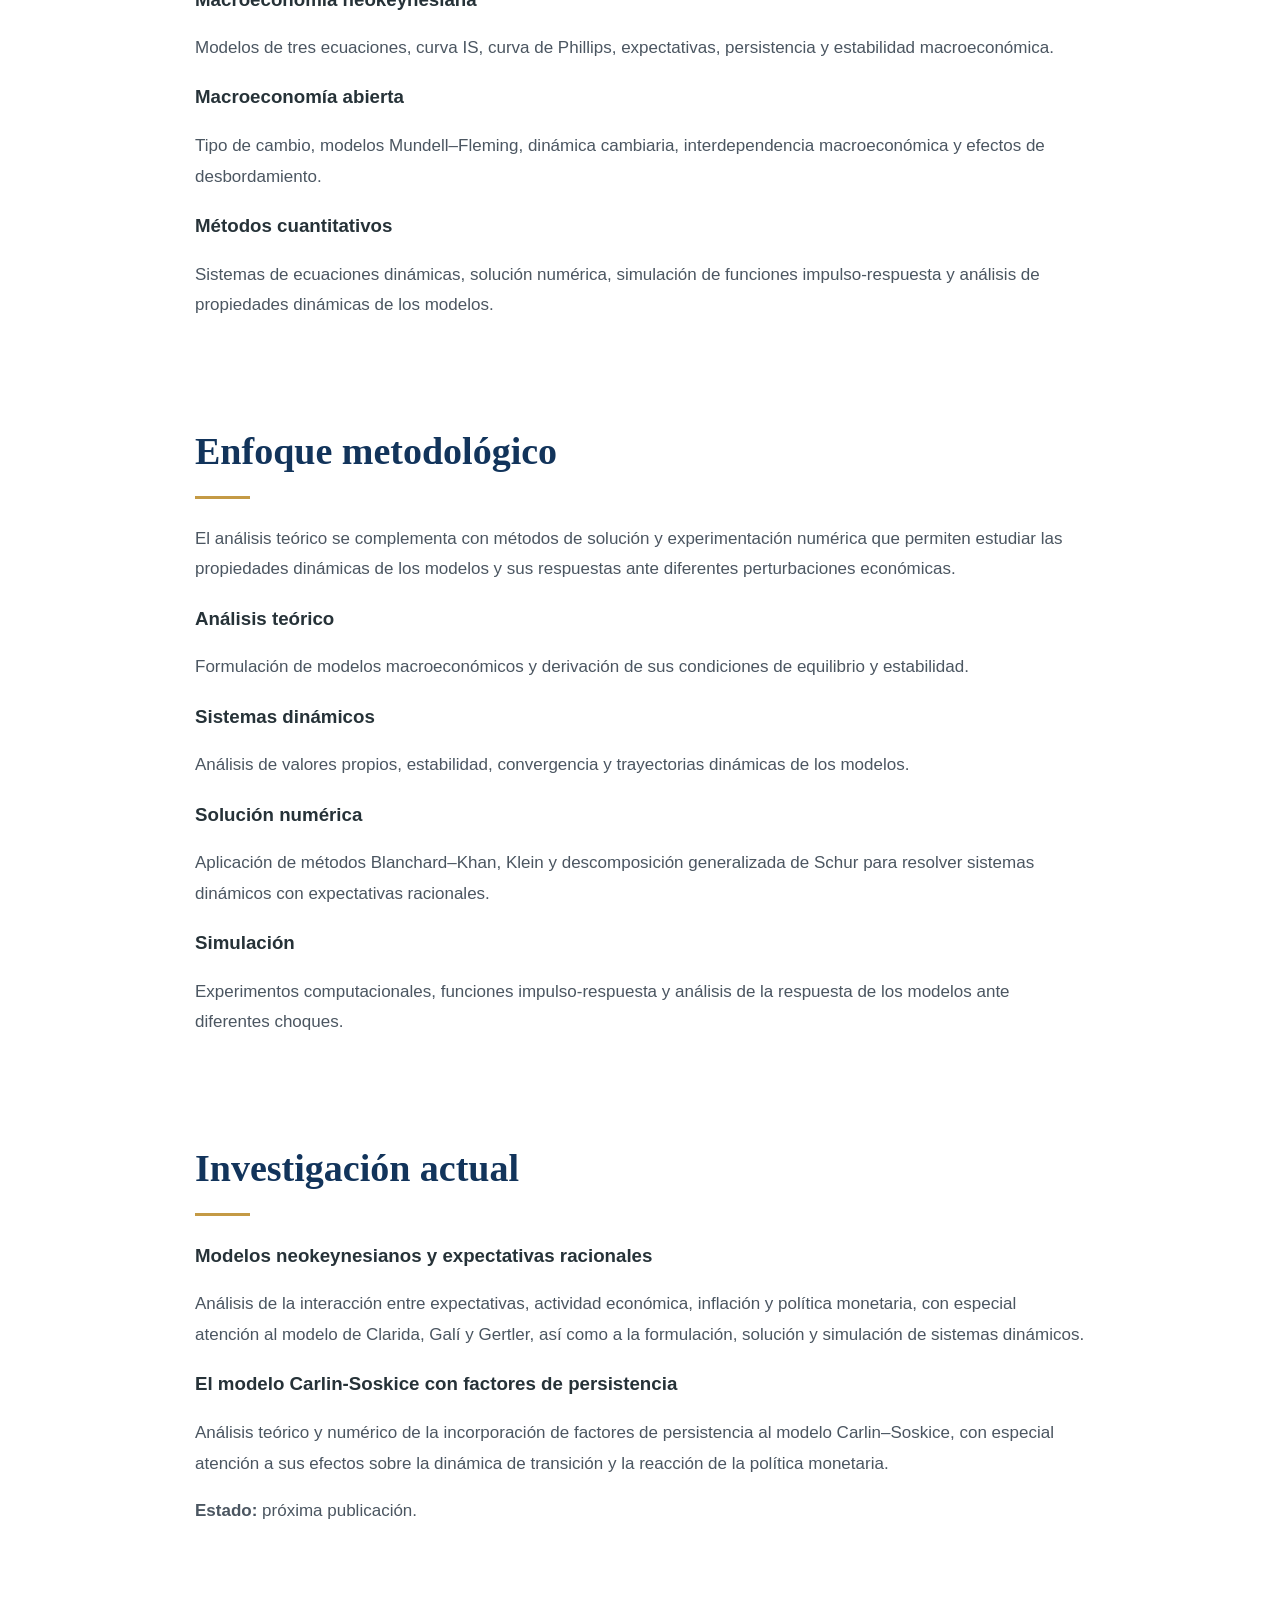
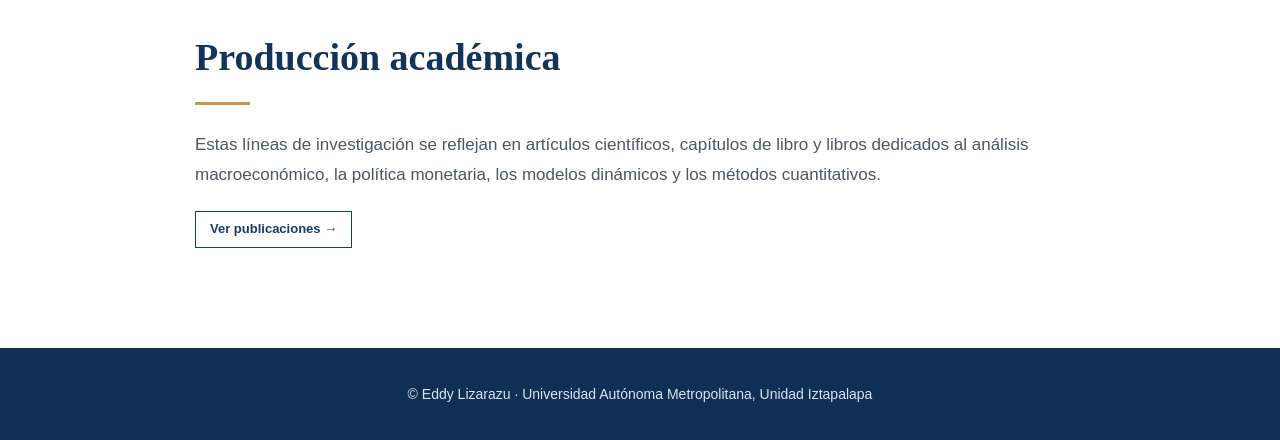
==== commit 55504eda: "Add files via upload" ====
--- a/investigacion.html
+++ b/investigacion.html
@@ -6,6 +6,25 @@
     <meta name="viewport" content="width=device-width, initial-scale=1.0">
     <title>Investigación | Eddy Lizarazu</title>
     <link rel="stylesheet" href="style.css">
+    <style>
+        /* Corrección del encabezado: fondo opaco y contenido siempre por detrás */
+        .site-header {
+            position: sticky;
+            top: 0;
+            z-index: 1000;
+            background: #ffffff !important;
+            opacity: 1 !important;
+        }
+
+        .site-header .header-inner {
+            background: #ffffff !important;
+        }
+
+        main {
+            position: relative;
+            z-index: 1;
+        }
+    </style>
 </head>
 
 <body>
@@ -59,7 +78,7 @@
         <p class="section-introduction">
             Mi trabajo combina el análisis teórico de problemas
             macroeconómicos con la formulación de modelos dinámicos,
-            métodos de solución numérica y herramientas estadísticas.
+            métodos de solución numérica y herramientas cuantitativas.
             Estas líneas se encuentran estrechamente relacionadas y
             convergen en el estudio de la dinámica macroeconómica y
             de la política económica.
